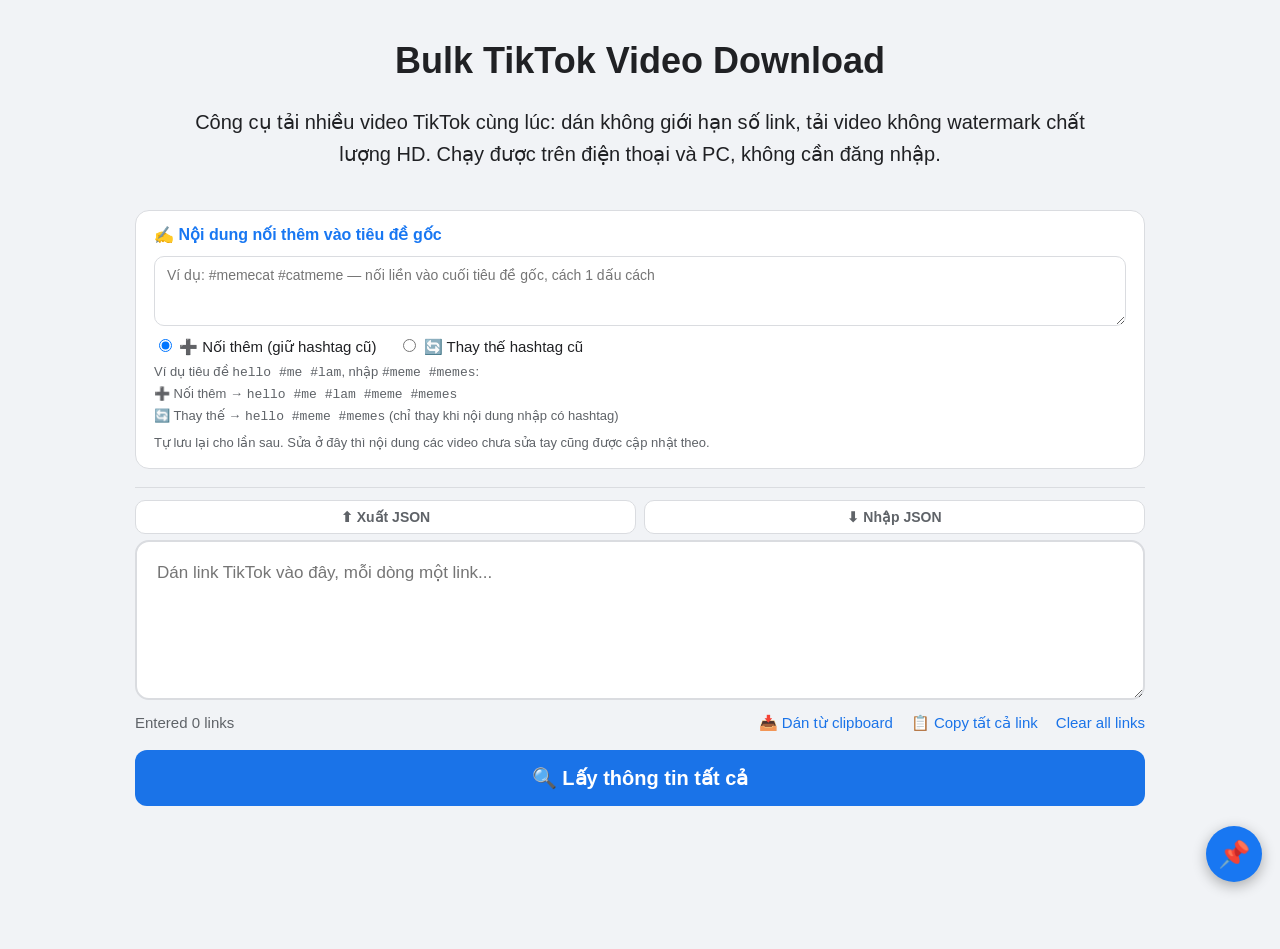
==== public/index.html @ 9de99f02 "adđ new project" ====
<!doctype html>
<html lang="vi">
  <head>
    <meta charset="UTF-8" />
    <meta name="viewport" content="width=device-width, initial-scale=1" />
    <title>Bulk TikTok Video Download</title>
    <link rel="stylesheet" href="style.css" />
  </head>
  <body>
    <div class="wrap">
      <h1>Bulk TikTok Video Download</h1>
      <p class="desc">
        Công cụ tải nhiều video TikTok cùng lúc: dán không giới hạn số link, tải
        video không watermark chất lượng HD. Chạy được trên điện thoại và PC,
        không cần đăng nhập.
      </p>

      <div class="panel">
        <b style="font-size: 16px; color: #1877f2"
          >✍️ Nội dung nối thêm vào tiêu đề gốc</b
        >
        <textarea
          id="capSuffix"
          class="cap"
          style="height: 70px"
          placeholder="Ví dụ: #memecat #catmeme — nối liền vào cuối tiêu đề gốc, cách 1 dấu cách"
        ></textarea>
        <div
          class="row"
          style="
            display: flex;
            gap: 22px;
            flex-wrap: wrap;
            margin-top: 10px;
            font-size: 15px;
          "
        >
          <label style="cursor: pointer"
            ><input
              type="radio"
              name="capMode"
              id="capModeAppend"
              value="append"
              checked
            />
            ➕ Nối thêm (giữ hashtag cũ)</label
          >
          <label style="cursor: pointer"
            ><input
              type="radio"
              name="capMode"
              id="capModeReplace"
              value="replace"
            />
            🔄 Thay thế hashtag cũ</label
          >
        </div>
        <div class="hint" style="margin-top: 6px">
          Ví dụ tiêu đề <code>hello #me #lam</code>, nhập
          <code>#meme #memes</code>:<br />
          ➕ Nối thêm → <code>hello #me #lam #meme #memes</code><br />
          🔄 Thay thế → <code>hello #meme #memes</code> (chỉ thay khi nội dung
          nhập có hashtag)
        </div>
        <div class="hint" style="margin-top: 6px">
          Tự lưu lại cho lần sau. Sửa ở đây thì nội dung các video chưa sửa tay
          cũng được cập nhật theo.
        </div>
      </div>
      <button id="noteFab" type="button" title="Văn bản / link lưu sẵn">
        📌
      </button>

      <div id="notePanel">
        <div class="np-head">
          <b>📌 Văn bản / link lưu sẵn</b>
          <button id="noteClose" type="button" aria-label="Đóng">✕</button>
        </div>
        <div class="np-body">
          <textarea
            id="noteInput"
            class="cap"
            style="height: 70px; margin-top: 0"
            placeholder="Ví dụ: https://example.com/link-luu-san (có thể xuống dòng)"
          ></textarea>
          <div class="row" style="margin-top: 8px">
            <button class="btn-sm" id="noteSave" type="button">Lưu</button>
          </div>
          <div id="noteList"></div>
        </div>
      </div>

      <div class="bk-row">
        <button class="btn-sm ghost" id="bkExport" type="button">
          ⬆ Xuất JSON
        </button>
        <button class="btn-sm ghost" id="bkImport" type="button">
          ⬇ Nhập JSON
        </button>
        <input type="file" id="bkFile" accept=".json,application/json" hidden />
      </div>
      <div class="hint" id="bkMsg" style="margin-top: 6px"></div>

      <textarea
        id="links"
        placeholder="Dán link TikTok vào đây, mỗi dòng một link..."
      ></textarea>
      <div class="meta">
        <span id="counter">Entered 0 links</span>
        <span class="meta-acts">
          <a id="pasteClip">📥 Dán từ clipboard</a>
          <a id="copyLinks">📋 Copy tất cả link</a>
          <a id="clear">Clear all links</a>
        </span>
      </div>
      <button class="btn-main" id="go">🔍 Lấy thông tin tất cả</button>
      <div class="progress" id="progress"></div>

      <div class="grid" id="grid"></div>
    </div>

    <script src="script.js"></script>
  </body>
</html>
---- public/style.css ----
* {
  box-sizing: border-box;
}
body {
  margin: 0;
  padding: 40px 16px 80px;
  background: #f1f3f6;
  color: #202124;
  font-family: "Google Sans", Roboto, Arial, sans-serif;
}
.wrap {
  max-width: 1010px;
  margin: 0 auto;
}
h1 {
  text-align: center;
  font-size: 36px;
  margin: 0 0 24px;
}
.desc {
  text-align: center;
  font-size: 20px;
  line-height: 1.6;
  max-width: 900px;
  margin: 0 auto 40px;
}
textarea {
  width: 100%;
  max-width: 1010px;
  height: 160px;
  padding: 20px;
  border: 2px solid #dadce0;
  border-radius: 14px;
  background: #fff;
  font-size: 17px;
  font-family: inherit;
  resize: vertical;
  outline: none;
  display: block;
}
textarea:focus {
  border-color: #1a73e8;
}
.meta {
  display: flex;
  justify-content: space-between;
  margin: 14px 0 18px;
  font-size: 15px;
  color: #5f6368;
}
.meta a {
  color: #1a73e8;
  cursor: pointer;
  text-decoration: none;
}
.meta a:hover {
  text-decoration: underline;
}
.btn-main {
  width: 100%;
  padding: 16px;
  border: 0;
  border-radius: 12px;
  background: #1a73e8;
  color: #fff;
  font-size: 20px;
  font-weight: 700;
  cursor: pointer;
  font-family: inherit;
}
.btn-main:hover {
  background: #1765cc;
}
.btn-main:disabled {
  background: #9bbcf0;
  cursor: not-allowed;
}
.progress {
  margin-top: 14px;
  font-size: 15px;
  color: #5f6368;
  min-height: 22px;
}
.grid {
  display: flex;
  flex-wrap: wrap;
  gap: 24px;
  margin-top: 30px;
}
.card {
  width: 326px;
  background: #fff;
  border: 1px solid #dadce0;
  border-radius: 18px;
  overflow: hidden;
  display: flex;
  flex-direction: column;
}
.thumb {
  background: #f1f3f6;
  height: 578px;
  display: flex;
  align-items: center;
  justify-content: center;
}
.thumb video,
.thumb img {
  width: 227px;
  height: 404px;
  object-fit: contain;
  background: #000;
  border-radius: 14px;
}
.info {
  padding: 16px 16px 16px;
  text-align: center;
}
.title {
  font-weight: 700;
  font-size: 17px;
  line-height: 1.4;
  margin-bottom: 14px;
  word-break: break-word;
}
.copy {
  display: inline-flex;
  align-items: center;
  gap: 6px;
  padding: 6px 14px;
  margin: -4px 0 12px;
  border: 1px solid #dadce0;
  border-radius: 999px;
  background: #fff;
  color: #1a73e8;
  font-size: 14px;
  font-weight: 600;
  cursor: pointer;
  font-family: inherit;
}
.copy:hover {
  background: #e8f0fe;
  border-color: #1a73e8;
}
.copy.ok {
  color: #188038;
  border-color: #188038;
  background: #e6f4ea;
}
.dl {
  display: flex;
  align-items: center;
  justify-content: center;
  gap: 8px;
  width: 100%;
  padding: 11px;
  margin-top: 10px;
  border: 0;
  border-radius: 10px;
  background: #43b72b;
  color: #fff;
  font-size: 17px;
  font-weight: 700;
  cursor: pointer;
  text-decoration: none;
  font-family: inherit;
}
.dl:hover {
  background: #3aa324;
}
.panel {
  background: #fff;
  border: 1px solid #dadce0;
  border-radius: 14px;
  padding: 14px 18px;
  margin: 0 0 18px;
}
.panel .row {
  display: flex;
  gap: 10px;
  flex-wrap: wrap;
  margin-top: 12px;
}
.panel input {
  flex: 1 1 240px;
  padding: 10px 12px;
  border: 1px solid #dadce0;
  border-radius: 10px;
  font-size: 15px;
  font-family: inherit;
  outline: none;
}
.panel input:focus {
  border-color: #1877f2;
}
.panel .hint {
  font-size: 13px;
  color: #5f6368;
  line-height: 1.6;
  margin-top: 10px;
}
.panel .hint a {
  color: #1a73e8;
}
.btn-sm {
  padding: 10px 16px;
  border: 0;
  border-radius: 10px;
  background: #1877f2;
  color: #fff;
  font-size: 15px;
  font-weight: 700;
  cursor: pointer;
  font-family: inherit;
}
.btn-sm.ghost {
  background: #fff;
  color: #5f6368;
  border: 1px solid #dadce0;
}
.cap {
  width: 100%;
  height: 90px;
  padding: 10px 12px;
  margin-top: 12px;
  border: 1px solid #dadce0;
  border-radius: 10px;
  font-size: 14px;
  font-family: inherit;
  resize: vertical;
  outline: none;
  display: block;
}
.cap:focus {
  border-color: #1877f2;
}
.err {
  border-color: #f28b82;
}
.err .msg {
  color: #d93025;
  padding: 30px 16px;
  text-align: center;
  word-break: break-all;
  white-space: pre-line;
}
.copy + .copy {
  margin-top: 10px;
  margin-left: 6px;
}
#noteFab {
  position: fixed;
  right: 18px;
  bottom: 18px;
  width: 56px;
  height: 56px;
  border: 0;
  border-radius: 50%;
  background: #1877f2;
  color: #fff;
  font-size: 26px;
  cursor: pointer;
  box-shadow: 0 4px 14px rgba(0, 0, 0, 0.3);
  z-index: 1000;
}
#noteFab:hover {
  background: #166fe5;
}
#notePanel {
  display: none;
  position: fixed;
  right: 18px;
  bottom: 86px;
  width: 360px;
  max-width: calc(100vw - 36px);
  max-height: 70vh;
  background: #fff;
  border: 1px solid #dadce0;
  border-radius: 16px;
  box-shadow: 0 8px 30px rgba(0, 0, 0, 0.28);
  z-index: 1000;
  flex-direction: column;
  overflow: hidden;
}
#notePanel.open {
  display: flex;
}
.np-head {
  display: flex;
  justify-content: space-between;
  align-items: center;
  padding: 12px 16px;
  background: #e8f0fe;
  color: #1877f2;
  font-size: 15px;
}
.np-head button {
  border: 0;
  background: none;
  font-size: 18px;
  cursor: pointer;
  color: #5f6368;
}
.np-body {
  padding: 12px 16px 16px;
  overflow-y: auto; /* danh sách dài thì cuộn trong bảng */
}
.note-item {
  display: flex;
  gap: 10px;
  align-items: flex-start;
  border: 1px solid #dadce0;
  border-radius: 10px;
  padding: 10px 12px;
  margin-top: 10px;
  background: #f8f9fa;
}
.note-item .txt {
  flex: 1;
  white-space: pre-wrap;
  word-break: break-all;
  font-size: 14px;
  line-height: 1.5;
}
.note-item .acts {
  display: flex;
  flex-direction: column;
  gap: 6px;
  flex-shrink: 0;
}
.note-item .acts button {
  margin: 0 !important;
}
.note-del {
  padding: 6px 12px;
  border: 1px solid #dadce0;
  border-radius: 999px;
  background: #fff;
  color: #d93025;
  font-size: 14px;
  font-weight: 600;
  cursor: pointer;
  font-family: inherit;
}
.note-del:hover {
  background: #fce8e6;
  border-color: #d93025;
}
/* Tablet */
@media (max-width: 760px) {
  .grid {
    gap: 16px;
  }
  .card {
    width: calc(50% - 8px);
  }
  .thumb {
    height: auto;
    padding: 16px 0;
  }
  .thumb video,
  .thumb img {
    width: 86%;
    height: auto;
    aspect-ratio: 9 / 16;
  }
}
/* Điện thoại */
@media (max-width: 520px) {
  body {
    padding: 24px 12px 60px;
  }
  h1 {
    font-size: 26px;
    margin-bottom: 16px;
  }
  .desc {
    font-size: 15px;
    margin-bottom: 24px;
  }
  textarea {
    height: 130px;
    padding: 14px;
    font-size: 15px;
    border-radius: 12px;
  }
  .meta {
    font-size: 13px;
  }
  .btn-main {
    font-size: 17px;
    padding: 14px;
  }
  .grid {
    gap: 14px;
    justify-content: center;
  }
  .card {
    width: 100%;
    max-width: 360px;
  }
  .thumb video,
  .thumb img {
    width: 70%;
  }
  .title {
    font-size: 15px;
  }
  .dl {
    font-size: 16px;
  }
}
.bk-row {
  display: flex;
  gap: 8px;
  margin-top: 14px;
  padding-top: 12px;
  border-top: 1px solid #dadce0;
}
.bk-row .btn-sm {
  flex: 1;
  padding: 8px 10px;
  font-size: 14px;
}
.meta-acts {
  display: flex;
  gap: 18px;
  flex-wrap: wrap;
  justify-content: flex-end;
}

/* Nút tải: trạng thái đang tải / lỗi */
.dl .ic {
  display: inline-flex;
  align-items: center;
  justify-content: center;
  min-width: 18px;
}
.dl.loading {
  opacity: 0.6;
  cursor: progress;
  pointer-events: none;
}
.dl.loading .ic::before {
  content: "";
  display: block;
  width: 16px;
  height: 16px;
  border: 2px solid rgba(255, 255, 255, 0.45);
  border-top-color: #fff;
  border-radius: 50%;
  animation: dl-spin 0.8s linear infinite;
}
.dl.bad {
  background: #d93025;
}
@keyframes dl-spin {
  to {
    transform: rotate(360deg);
  }
}
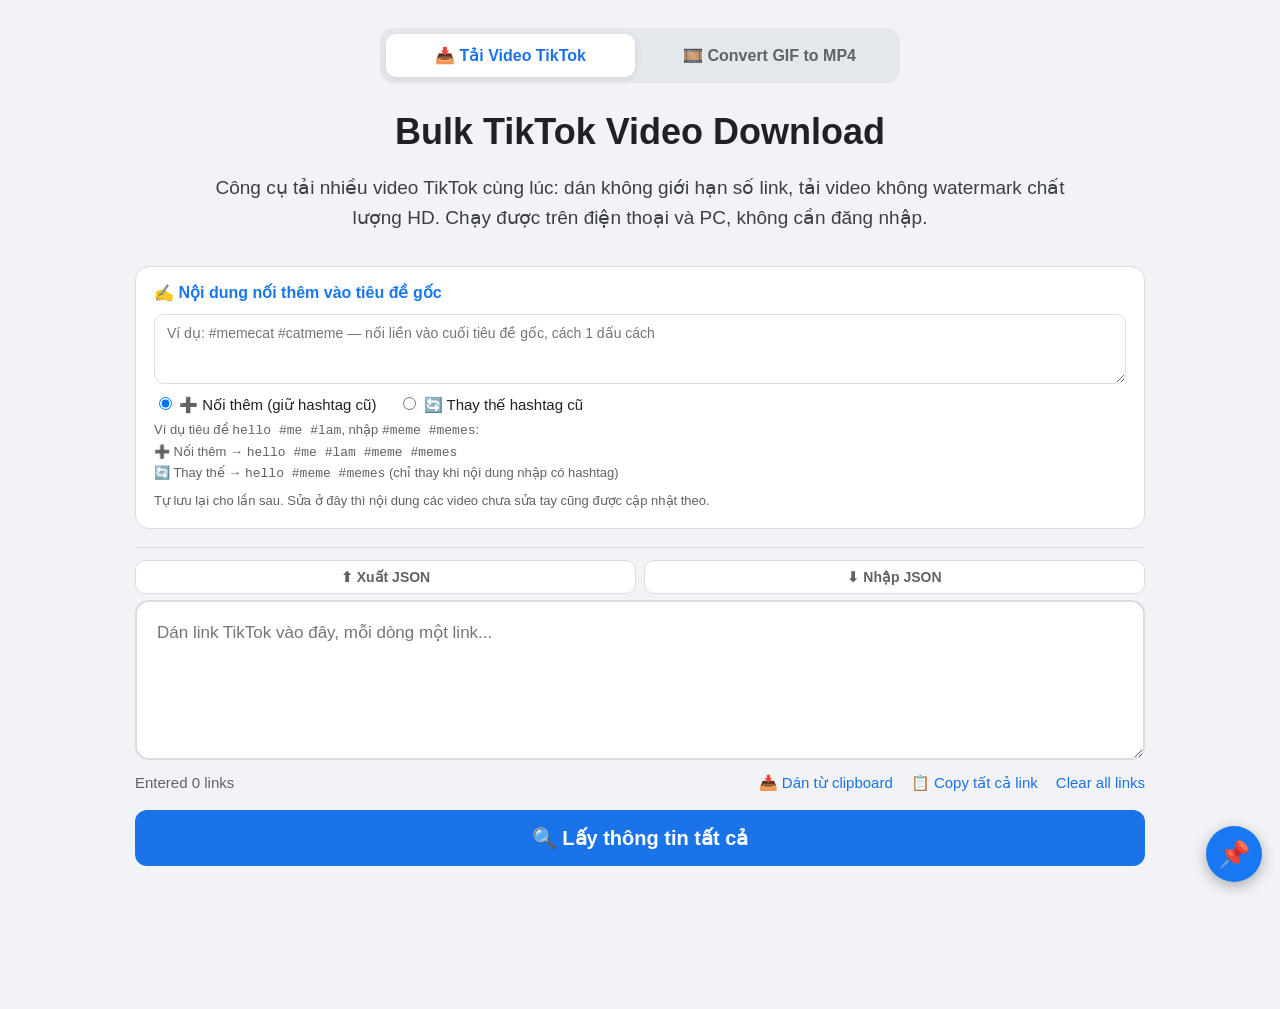
==== commit bcf03d3f: "tab 2 gif to mp4" ====
--- a/public/index.html
+++ b/public/index.html
@@ -3,70 +3,343 @@
   <head>
     <meta charset="UTF-8" />
     <meta name="viewport" content="width=device-width, initial-scale=1" />
-    <title>Bulk TikTok Video Download</title>
-    <link rel="stylesheet" href="style.css" />
+    <title>Bulk TikTok Downloader & GIF to MP4</title>
+    <link rel="stylesheet" href="styles.css" />
   </head>
   <body>
     <div class="wrap">
-      <h1>Bulk TikTok Video Download</h1>
-      <p class="desc">
-        Công cụ tải nhiều video TikTok cùng lúc: dán không giới hạn số link, tải
-        video không watermark chất lượng HD. Chạy được trên điện thoại và PC,
-        không cần đăng nhập.
-      </p>
-
-      <div class="panel">
-        <b style="font-size: 16px; color: #1877f2"
-          >✍️ Nội dung nối thêm vào tiêu đề gốc</b
+      <nav class="tabs" role="tablist">
+        <button
+          class="tab-btn active"
+          id="tabBtnTikTok"
+          type="button"
+          role="tab"
+          aria-selected="true"
         >
+          📥 Tải Video TikTok
+        </button>
+        <button
+          class="tab-btn"
+          id="tabBtnGif"
+          type="button"
+          role="tab"
+          aria-selected="false"
+        >
+          🎞️ Convert GIF to MP4
+        </button>
+      </nav>
+
+      <!-- ================= TAB 1: TIKTOK DOWNLOADER ================= -->
+      <section id="tabTikTok" class="tab-pane active">
+        <h1>Bulk TikTok Video Download</h1>
+        <p class="desc">
+          Công cụ tải nhiều video TikTok cùng lúc: dán không giới hạn số link,
+          tải video không watermark chất lượng HD. Chạy được trên điện thoại và
+          PC, không cần đăng nhập.
+        </p>
+
+        <div class="panel">
+          <b style="font-size: 16px; color: #1877f2"
+            >✍️ Nội dung nối thêm vào tiêu đề gốc</b
+          >
+          <textarea
+            id="capSuffix"
+            class="cap"
+            style="height: 70px"
+            placeholder="Ví dụ: #memecat #catmeme — nối liền vào cuối tiêu đề gốc, cách 1 dấu cách"
+          ></textarea>
+          <div
+            class="row"
+            style="
+              display: flex;
+              gap: 22px;
+              flex-wrap: wrap;
+              margin-top: 10px;
+              font-size: 15px;
+            "
+          >
+            <label style="cursor: pointer"
+              ><input
+                type="radio"
+                name="capMode"
+                id="capModeAppend"
+                value="append"
+                checked
+              />
+              ➕ Nối thêm (giữ hashtag cũ)</label
+            >
+            <label style="cursor: pointer"
+              ><input
+                type="radio"
+                name="capMode"
+                id="capModeReplace"
+                value="replace"
+              />
+              🔄 Thay thế hashtag cũ</label
+            >
+          </div>
+          <div class="hint" style="margin-top: 6px">
+            Ví dụ tiêu đề <code>hello #me #lam</code>, nhập
+            <code>#meme #memes</code>:<br />
+            ➕ Nối thêm → <code>hello #me #lam #meme #memes</code><br />
+            🔄 Thay thế → <code>hello #meme #memes</code> (chỉ thay khi nội dung
+            nhập có hashtag)
+          </div>
+          <div class="hint" style="margin-top: 6px">
+            Tự lưu lại cho lần sau. Sửa ở đây thì nội dung các video chưa sửa
+            tay cũng được cập nhật theo.
+          </div>
+        </div>
+
+        <div class="bk-row">
+          <button class="btn-sm ghost" id="bkExport" type="button">
+            ⬆ Xuất JSON
+          </button>
+          <button class="btn-sm ghost" id="bkImport" type="button">
+            ⬇ Nhập JSON
+          </button>
+          <input
+            type="file"
+            id="bkFile"
+            accept=".json,application/json"
+            hidden
+          />
+        </div>
+        <div class="hint" id="bkMsg" style="margin-top: 6px"></div>
+
         <textarea
-          id="capSuffix"
-          class="cap"
-          style="height: 70px"
-          placeholder="Ví dụ: #memecat #catmeme — nối liền vào cuối tiêu đề gốc, cách 1 dấu cách"
+          id="links"
+          placeholder="Dán link TikTok vào đây, mỗi dòng một link..."
         ></textarea>
-        <div
-          class="row"
-          style="
-            display: flex;
-            gap: 22px;
-            flex-wrap: wrap;
-            margin-top: 10px;
-            font-size: 15px;
-          "
-        >
-          <label style="cursor: pointer"
-            ><input
-              type="radio"
-              name="capMode"
-              id="capModeAppend"
-              value="append"
-              checked
-            />
-            ➕ Nối thêm (giữ hashtag cũ)</label
-          >
-          <label style="cursor: pointer"
-            ><input
-              type="radio"
-              name="capMode"
-              id="capModeReplace"
-              value="replace"
-            />
-            🔄 Thay thế hashtag cũ</label
-          >
-        </div>
-        <div class="hint" style="margin-top: 6px">
-          Ví dụ tiêu đề <code>hello #me #lam</code>, nhập
-          <code>#meme #memes</code>:<br />
-          ➕ Nối thêm → <code>hello #me #lam #meme #memes</code><br />
-          🔄 Thay thế → <code>hello #meme #memes</code> (chỉ thay khi nội dung
-          nhập có hashtag)
-        </div>
-        <div class="hint" style="margin-top: 6px">
-          Tự lưu lại cho lần sau. Sửa ở đây thì nội dung các video chưa sửa tay
-          cũng được cập nhật theo.
-        </div>
-      </div>
+        <div class="meta">
+          <span id="counter">Entered 0 links</span>
+          <span class="meta-acts">
+            <a id="pasteClip">📥 Dán từ clipboard</a>
+            <a id="copyLinks">📋 Copy tất cả link</a>
+            <a id="clear">Clear all links</a>
+          </span>
+        </div>
+        <button class="btn-main" id="go">🔍 Lấy thông tin tất cả</button>
+        <div class="progress" id="progress"></div>
+
+        <div class="grid" id="grid"></div>
+      </section>
+
+      <!-- ================= TAB 2: GIF TO MP4 ================= -->
+      <section id="tabGif" class="tab-pane" hidden>
+        <h1>Convert GIF to MP4 (Chroma Key)</h1>
+        <p class="desc">
+          Chuyển ảnh động GIF từ máy tính hoặc link trực tiếp sang video MP4
+          chuẩn HD, tự động chọn màu nền không trùng nhân vật để tách nền Chroma
+          Key trên TikTok cực sạch.
+        </p>
+
+        <!-- Nguồn GIF -->
+        <div class="panel">
+          <b style="font-size: 16px; color: #1877f2">1. Chọn nguồn ảnh GIF</b>
+          <div class="gif-source-grid">
+            <label class="dropzone" id="gifDropzone" for="gifFile">
+              <input type="file" id="gifFile" accept="image/gif,.gif" hidden />
+              <span class="dz-icon">📁</span>
+              <span class="dz-title" id="gifFileName"
+                >Bấm chọn file .GIF hoặc kéo thả vào đây</span
+              >
+              <span class="dz-sub">Tối đa 20MB</span>
+            </label>
+
+            <div class="gif-url-box">
+              <label for="gifUrl" class="lbl-sm">Hoặc dán link ảnh GIF:</label>
+              <div class="row" style="margin-top: 6px">
+                <input
+                  type="url"
+                  id="gifUrl"
+                  placeholder="https://i.pinimg.com/originals/.../image.gif"
+                />
+                <button class="btn-sm" id="gifLoadUrl" type="button">
+                  Tải GIF
+                </button>
+              </div>
+              <div class="hint" style="margin-top: 8px">
+                Khi tải từ file hoặc link, hệ thống sẽ tự đo thời lượng 1 vòng
+                và quét màu nhân vật để đề xuất màu nền không trùng.
+              </div>
+            </div>
+          </div>
+          <div class="progress" id="gifStatus" style="margin-top: 8px"></div>
+        </div>
+
+        <!-- Xem trước & Cấu hình -->
+        <div class="gif-workspace" id="gifWorkspace">
+          <!-- Cột trái: Preview -->
+          <div class="panel gif-preview-card">
+            <b style="font-size: 16px; color: #1877f2">Xem trước nền Chroma</b>
+            <div class="gif-stage" id="gifStage">
+              <img id="gifPreviewImg" alt="GIF Preview" hidden />
+              <div id="gifPlaceholder" class="gif-placeholder">
+                Chưa có GIF nào được tải
+              </div>
+            </div>
+            <div class="gif-meta-bar" id="gifMetaInfo">
+              Kích thước: — | Thời lượng 1 vòng: —
+            </div>
+            <div class="palette-wrap" id="gifPaletteWrap" hidden>
+              <div class="hint" style="margin: 0 0 6px">
+                Màu phát hiện trong ảnh GIF (hệ thống sẽ tránh các màu này):
+              </div>
+              <div class="palette-dots" id="gifPaletteDots"></div>
+            </div>
+          </div>
+
+          <!-- Cột phải: Màu Chroma Key & Loop / Giây -->
+          <div class="panel gif-controls-card">
+            <b style="font-size: 16px; color: #1877f2">2. Màu nền Chroma Key</b>
+            <div class="color-picker-row">
+              <input type="color" id="gifBgColor" value="#00FF00" />
+              <input
+                type="text"
+                id="gifBgHex"
+                value="#00FF00"
+                maxlength="7"
+                spellcheck="false"
+              />
+              <button class="btn-sm" id="gifAutoColor" type="button">
+                ✨ Tự chọn màu không trùng
+              </button>
+            </div>
+            <div class="hint" id="gifColorReason" style="margin-top: 6px">
+              Tải GIF lên để tự động chọn màu tương phản nhất với nhân vật.
+            </div>
+
+            <!-- Tùy chọn chế độ fill nền Chroma Key -->
+            <div class="sub-box">
+              <div class="lbl-sm">Chế độ đổ màu nền Chroma Key:</div>
+              <label class="radio-line">
+                <input
+                  type="radio"
+                  name="gifBgMode"
+                  value="transparent_only"
+                  checked
+                />
+                <span>
+                  <b>Chỉ đổ vào vùng trong suốt</b> (khuyên dùng cho GIF nền
+                  trong suốt, giữ nguyên 100% chi tiết bên trong nhân vật)
+                </span>
+              </label>
+              <label class="radio-line">
+                <input type="radio" name="gifBgMode" value="force_chroma" />
+                <span>
+                  <b>Ép thay màu nền gốc sang màu Chroma</b> (dùng khi GIF có
+                  nền đặc như nền trắng/đen quanh nhân vật)
+                </span>
+              </label>
+
+              <div id="forceChromaOpts" class="force-opts" hidden>
+                <div class="force-row">
+                  <span>Màu nền gốc cần thay:</span>
+                  <input type="color" id="gifKeySrcColor" value="#FFFFFF" />
+                  <button
+                    class="btn-sm ghost"
+                    id="gifPickCornerColor"
+                    type="button"
+                    style="padding: 6px 10px; font-size: 13px"
+                  >
+                    🎯 Lấy màu góc ảnh
+                  </button>
+                </div>
+                <div class="force-row" style="margin-top: 8px">
+                  <span>Độ mở vùng màu (Similarity):</span>
+                  <input
+                    type="range"
+                    id="gifKeySim"
+                    min="0.03"
+                    max="0.35"
+                    step="0.01"
+                    value="0.12"
+                  />
+                  <span id="gifKeySimVal">0.12</span>
+                </div>
+              </div>
+            </div>
+
+            <hr class="sep" />
+
+            <b style="font-size: 16px; color: #1877f2"
+              >3. Số lần lặp (Loop) & Thời lượng (Giây)</b
+            >
+            <div class="loop-sec-grid">
+              <div class="field-box">
+                <label for="gifLoops" class="lbl-sm"
+                  >Number of loop (vòng)</label
+                >
+                <input
+                  type="number"
+                  id="gifLoops"
+                  min="1"
+                  max="60"
+                  step="1"
+                  value="1"
+                />
+              </div>
+              <div class="sync-arrow">⇄</div>
+              <div class="field-box">
+                <label for="gifSeconds" class="lbl-sm">Thời lượng (giây)</label>
+                <input
+                  type="number"
+                  id="gifSeconds"
+                  min="0.2"
+                  max="180"
+                  step="0.1"
+                  value="1.0"
+                />
+              </div>
+            </div>
+            <div class="quick-sec-row">
+              <span class="hint" style="margin: 0">Chọn nhanh:</span>
+              <button type="button" class="chip-btn" data-sec="3">3s</button>
+              <button type="button" class="chip-btn" data-sec="5">5s</button>
+              <button type="button" class="chip-btn" data-sec="10">10s</button>
+              <button type="button" class="chip-btn" data-sec="15">15s</button>
+            </div>
+            <div class="hint" id="gifSyncHint" style="margin-top: 6px">
+              Nhập số giây sẽ tự tính số vòng lặp tương ứng (và ngược lại).
+            </div>
+
+            <button
+              class="btn-main"
+              id="gifConvertBtn"
+              type="button"
+              style="margin-top: 16px"
+            >
+              🎬 Chuyển sang MP4 & Tải về
+            </button>
+            <div class="progress" id="gifConvertStatus"></div>
+
+            <div id="gifResultBox" class="gif-result-box" hidden>
+              <video
+                id="gifResultVideo"
+                controls
+                loop
+                playsinline
+                style="
+                  width: 100%;
+                  max-height: 280px;
+                  border-radius: 10px;
+                  background: #000;
+                "
+              ></video>
+              <a
+                id="gifDownloadLink"
+                class="dl"
+                style="margin-top: 10px"
+                download="chroma.mp4"
+                >⬇️ Tải lại file MP4</a
+              >
+            </div>
+          </div>
+        </div>
+      </section>
+
+      <!-- Nút & bảng ghi chú nổi (dùng chung) -->
       <button id="noteFab" type="button" title="Văn bản / link lưu sẵn">
         📌
       </button>
@@ -89,34 +362,6 @@
           <div id="noteList"></div>
         </div>
       </div>
-
-      <div class="bk-row">
-        <button class="btn-sm ghost" id="bkExport" type="button">
-          ⬆ Xuất JSON
-        </button>
-        <button class="btn-sm ghost" id="bkImport" type="button">
-          ⬇ Nhập JSON
-        </button>
-        <input type="file" id="bkFile" accept=".json,application/json" hidden />
-      </div>
-      <div class="hint" id="bkMsg" style="margin-top: 6px"></div>
-
-      <textarea
-        id="links"
-        placeholder="Dán link TikTok vào đây, mỗi dòng một link..."
-      ></textarea>
-      <div class="meta">
-        <span id="counter">Entered 0 links</span>
-        <span class="meta-acts">
-          <a id="pasteClip">📥 Dán từ clipboard</a>
-          <a id="copyLinks">📋 Copy tất cả link</a>
-          <a id="clear">Clear all links</a>
-        </span>
-      </div>
-      <button class="btn-main" id="go">🔍 Lấy thông tin tất cả</button>
-      <div class="progress" id="progress"></div>
-
-      <div class="grid" id="grid"></div>
     </div>
 
     <script src="script.js"></script>
--- a/public/styles.css
+++ b/public/styles.css
@@ -0,0 +1,737 @@
+* {
+  box-sizing: border-box;
+}
+body {
+  margin: 0;
+  padding: 28px 16px 80px;
+  background: #f1f3f6;
+  color: #202124;
+  font-family: "Google Sans", Roboto, Arial, sans-serif;
+}
+.wrap {
+  max-width: 1010px;
+  margin: 0 auto;
+}
+
+/* Thanh chuyển Tab */
+.tabs {
+  display: flex;
+  gap: 10px;
+  justify-content: center;
+  margin-bottom: 28px;
+  background: #e4e7ec;
+  padding: 6px;
+  border-radius: 14px;
+  max-width: 520px;
+  margin-left: auto;
+  margin-right: auto;
+}
+.tab-btn {
+  flex: 1;
+  padding: 12px 16px;
+  border: 0;
+  border-radius: 10px;
+  background: transparent;
+  color: #5f6368;
+  font-size: 16px;
+  font-weight: 700;
+  cursor: pointer;
+  font-family: inherit;
+  transition: all 0.15s ease;
+}
+.tab-btn:hover {
+  color: #202124;
+}
+.tab-btn.active {
+  background: #fff;
+  color: #1a73e8;
+  box-shadow: 0 2px 8px rgba(0, 0, 0, 0.08);
+}
+
+h1 {
+  text-align: center;
+  font-size: 36px;
+  margin: 0 0 20px;
+}
+.desc {
+  text-align: center;
+  font-size: 19px;
+  line-height: 1.6;
+  max-width: 900px;
+  margin: 0 auto 32px;
+  color: #3c4043;
+}
+textarea {
+  width: 100%;
+  max-width: 1010px;
+  height: 160px;
+  padding: 20px;
+  border: 2px solid #dadce0;
+  border-radius: 14px;
+  background: #fff;
+  font-size: 17px;
+  font-family: inherit;
+  resize: vertical;
+  outline: none;
+  display: block;
+}
+textarea:focus {
+  border-color: #1a73e8;
+}
+.meta {
+  display: flex;
+  justify-content: space-between;
+  margin: 14px 0 18px;
+  font-size: 15px;
+  color: #5f6368;
+}
+.meta a {
+  color: #1a73e8;
+  cursor: pointer;
+  text-decoration: none;
+}
+.meta a:hover {
+  text-decoration: underline;
+}
+.btn-main {
+  width: 100%;
+  padding: 16px;
+  border: 0;
+  border-radius: 12px;
+  background: #1a73e8;
+  color: #fff;
+  font-size: 20px;
+  font-weight: 700;
+  cursor: pointer;
+  font-family: inherit;
+}
+.btn-main:hover {
+  background: #1765cc;
+}
+.btn-main:disabled {
+  background: #9bbcf0;
+  cursor: not-allowed;
+}
+.progress {
+  margin-top: 14px;
+  font-size: 15px;
+  color: #5f6368;
+  min-height: 22px;
+}
+.grid {
+  display: flex;
+  flex-wrap: wrap;
+  gap: 24px;
+  margin-top: 30px;
+}
+.card {
+  width: 326px;
+  background: #fff;
+  border: 1px solid #dadce0;
+  border-radius: 18px;
+  overflow: hidden;
+  display: flex;
+  flex-direction: column;
+}
+.thumb {
+  background: #f1f3f6;
+  height: 578px;
+  display: flex;
+  align-items: center;
+  justify-content: center;
+}
+.thumb video,
+.thumb img {
+  width: 227px;
+  height: 404px;
+  object-fit: contain;
+  background: #000;
+  border-radius: 14px;
+}
+.info {
+  padding: 16px;
+  text-align: center;
+}
+.title {
+  font-weight: 700;
+  font-size: 17px;
+  line-height: 1.4;
+  margin-bottom: 14px;
+  word-break: break-word;
+}
+.copy {
+  display: inline-flex;
+  align-items: center;
+  gap: 6px;
+  padding: 6px 14px;
+  margin: -4px 0 12px;
+  border: 1px solid #dadce0;
+  border-radius: 999px;
+  background: #fff;
+  color: #1a73e8;
+  font-size: 14px;
+  font-weight: 600;
+  cursor: pointer;
+  font-family: inherit;
+}
+.copy:hover {
+  background: #e8f0fe;
+  border-color: #1a73e8;
+}
+.copy.ok {
+  color: #188038;
+  border-color: #188038;
+  background: #e6f4ea;
+}
+.dl {
+  display: flex;
+  align-items: center;
+  justify-content: center;
+  gap: 8px;
+  width: 100%;
+  padding: 11px;
+  margin-top: 10px;
+  border: 0;
+  border-radius: 10px;
+  background: #43b72b;
+  color: #fff;
+  font-size: 17px;
+  font-weight: 700;
+  cursor: pointer;
+  text-decoration: none;
+  font-family: inherit;
+}
+.dl:hover {
+  background: #3aa324;
+}
+.panel {
+  background: #fff;
+  border: 1px solid #dadce0;
+  border-radius: 14px;
+  padding: 16px 18px;
+  margin: 0 0 18px;
+}
+.panel .row {
+  display: flex;
+  gap: 10px;
+  flex-wrap: wrap;
+  margin-top: 12px;
+}
+.panel input[type="text"],
+.panel input[type="url"],
+.panel input[type="number"] {
+  flex: 1 1 200px;
+  padding: 10px 12px;
+  border: 1px solid #dadce0;
+  border-radius: 10px;
+  font-size: 15px;
+  font-family: inherit;
+  outline: none;
+}
+.panel input:focus {
+  border-color: #1877f2;
+}
+.panel .hint {
+  font-size: 13px;
+  color: #5f6368;
+  line-height: 1.6;
+  margin-top: 10px;
+}
+.panel .hint a {
+  color: #1a73e8;
+}
+.btn-sm {
+  padding: 10px 16px;
+  border: 0;
+  border-radius: 10px;
+  background: #1877f2;
+  color: #fff;
+  font-size: 15px;
+  font-weight: 700;
+  cursor: pointer;
+  font-family: inherit;
+}
+.btn-sm:hover {
+  background: #166fe5;
+}
+.btn-sm:disabled {
+  background: #9bbcf0;
+  cursor: not-allowed;
+}
+.btn-sm.ghost {
+  background: #fff;
+  color: #5f6368;
+  border: 1px solid #dadce0;
+}
+.cap {
+  width: 100%;
+  height: 90px;
+  padding: 10px 12px;
+  margin-top: 12px;
+  border: 1px solid #dadce0;
+  border-radius: 10px;
+  font-size: 14px;
+  font-family: inherit;
+  resize: vertical;
+  outline: none;
+  display: block;
+}
+.cap:focus {
+  border-color: #1877f2;
+}
+.err {
+  border-color: #f28b82;
+}
+.err .msg {
+  color: #d93025;
+  padding: 30px 16px;
+  text-align: center;
+  word-break: break-all;
+  white-space: pre-line;
+}
+.copy + .copy {
+  margin-top: 10px;
+  margin-left: 6px;
+}
+
+/* ================= GIF TO MP4 STYLES ================= */
+.gif-source-grid {
+  display: grid;
+  grid-template-columns: 1fr 1.2fr;
+  gap: 16px;
+  margin-top: 12px;
+}
+.dropzone {
+  border: 2px dashed #9bbcf0;
+  border-radius: 12px;
+  background: #f8fbff;
+  padding: 18px 14px;
+  display: flex;
+  flex-direction: column;
+  align-items: center;
+  justify-content: center;
+  text-align: center;
+  cursor: pointer;
+  transition: all 0.15s ease;
+}
+.dropzone:hover,
+.dropzone.dragover {
+  border-color: #1a73e8;
+  background: #e8f0fe;
+}
+.dz-icon {
+  font-size: 28px;
+  margin-bottom: 6px;
+}
+.dz-title {
+  font-size: 14px;
+  font-weight: 700;
+  color: #1a73e8;
+  word-break: break-word;
+}
+.dz-sub {
+  font-size: 12px;
+  color: #5f6368;
+  margin-top: 4px;
+}
+.lbl-sm {
+  font-size: 14px;
+  font-weight: 600;
+  color: #3c4043;
+  display: block;
+}
+.gif-workspace {
+  display: grid;
+  grid-template-columns: 1fr 1.15fr;
+  gap: 18px;
+  align-items: start;
+}
+.gif-stage {
+  margin-top: 12px;
+  width: 100%;
+  min-height: 290px;
+  max-height: 380px;
+  border-radius: 12px;
+  border: 1px solid #dadce0;
+  background-color: #00ff00;
+  display: flex;
+  align-items: center;
+  justify-content: center;
+  overflow: hidden;
+  padding: 12px;
+  transition: background-color 0.2s ease;
+}
+.gif-stage img {
+  max-width: 100%;
+  max-height: 350px;
+  object-fit: contain;
+}
+.gif-placeholder {
+  background: rgba(255, 255, 255, 0.88);
+  padding: 12px 18px;
+  border-radius: 10px;
+  font-size: 14px;
+  color: #5f6368;
+  font-weight: 600;
+}
+.gif-meta-bar {
+  margin-top: 10px;
+  font-size: 13px;
+  color: #5f6368;
+  text-align: center;
+}
+.palette-wrap {
+  margin-top: 12px;
+  padding-top: 10px;
+  border-top: 1px solid #eceff1;
+}
+.palette-dots {
+  display: flex;
+  flex-wrap: wrap;
+  gap: 6px;
+}
+.color-dot {
+  width: 22px;
+  height: 22px;
+  border-radius: 50%;
+  border: 1px solid rgba(0, 0, 0, 0.2);
+  display: inline-block;
+}
+.color-picker-row {
+  display: flex;
+  gap: 10px;
+  align-items: center;
+  flex-wrap: wrap;
+  margin-top: 10px;
+}
+.color-picker-row input[type="color"] {
+  width: 48px;
+  height: 42px;
+  padding: 2px;
+  border: 1px solid #dadce0;
+  border-radius: 10px;
+  background: #fff;
+  cursor: pointer;
+}
+.color-picker-row input[type="text"] {
+  flex: 0 0 110px !important;
+  font-family: monospace;
+  font-weight: 700;
+  text-transform: uppercase;
+}
+.sub-box {
+  margin-top: 12px;
+  padding: 12px;
+  border-radius: 10px;
+  background: #f8f9fa;
+  border: 1px solid #e4e7ec;
+}
+.radio-line {
+  display: flex;
+  gap: 8px;
+  align-items: flex-start;
+  margin-top: 8px;
+  font-size: 13.5px;
+  line-height: 1.45;
+  cursor: pointer;
+  color: #3c4043;
+}
+.radio-line input[type="radio"] {
+  margin-top: 3px;
+}
+.force-opts {
+  margin-top: 10px;
+  padding-top: 10px;
+  border-top: 1px dashed #dadce0;
+  font-size: 13.5px;
+}
+.force-row {
+  display: flex;
+  align-items: center;
+  gap: 8px;
+  flex-wrap: wrap;
+}
+.force-row input[type="color"] {
+  width: 36px;
+  height: 32px;
+  border: 1px solid #dadce0;
+  border-radius: 6px;
+  padding: 1px;
+  cursor: pointer;
+}
+.sep {
+  border: 0;
+  border-top: 1px solid #e4e7ec;
+  margin: 16px 0;
+}
+.loop-sec-grid {
+  display: flex;
+  align-items: flex-end;
+  gap: 10px;
+  margin-top: 10px;
+}
+.field-box {
+  flex: 1;
+}
+.field-box input {
+  width: 100%;
+  margin-top: 6px;
+  font-weight: 700;
+  font-size: 16px !important;
+}
+.sync-arrow {
+  padding-bottom: 10px;
+  font-size: 20px;
+  color: #5f6368;
+  font-weight: 700;
+}
+.quick-sec-row {
+  display: flex;
+  align-items: center;
+  gap: 8px;
+  flex-wrap: wrap;
+  margin-top: 10px;
+}
+.chip-btn {
+  padding: 5px 12px;
+  border: 1px solid #dadce0;
+  border-radius: 999px;
+  background: #fff;
+  color: #1a73e8;
+  font-size: 13px;
+  font-weight: 600;
+  cursor: pointer;
+  font-family: inherit;
+}
+.chip-btn:hover {
+  background: #e8f0fe;
+  border-color: #1a73e8;
+}
+.gif-result-box {
+  margin-top: 14px;
+  padding-top: 14px;
+  border-top: 1px solid #dadce0;
+}
+
+/* ================= GHI CHÚ NỔI & BACKUP ================= */
+#noteFab {
+  position: fixed;
+  right: 18px;
+  bottom: 18px;
+  width: 56px;
+  height: 56px;
+  border: 0;
+  border-radius: 50%;
+  background: #1877f2;
+  color: #fff;
+  font-size: 26px;
+  cursor: pointer;
+  box-shadow: 0 4px 14px rgba(0, 0, 0, 0.3);
+  z-index: 1000;
+}
+#noteFab:hover {
+  background: #166fe5;
+}
+#notePanel {
+  display: none;
+  position: fixed;
+  right: 18px;
+  bottom: 86px;
+  width: 360px;
+  max-width: calc(100vw - 36px);
+  max-height: 70vh;
+  background: #fff;
+  border: 1px solid #dadce0;
+  border-radius: 16px;
+  box-shadow: 0 8px 30px rgba(0, 0, 0, 0.28);
+  z-index: 1000;
+  flex-direction: column;
+  overflow: hidden;
+}
+#notePanel.open {
+  display: flex;
+}
+.np-head {
+  display: flex;
+  justify-content: space-between;
+  align-items: center;
+  padding: 12px 16px;
+  background: #e8f0fe;
+  color: #1877f2;
+  font-size: 15px;
+}
+.np-head button {
+  border: 0;
+  background: none;
+  font-size: 18px;
+  cursor: pointer;
+  color: #5f6368;
+}
+.np-body {
+  padding: 12px 16px 16px;
+  overflow-y: auto;
+}
+.note-item {
+  display: flex;
+  gap: 10px;
+  align-items: flex-start;
+  border: 1px solid #dadce0;
+  border-radius: 10px;
+  padding: 10px 12px;
+  margin-top: 10px;
+  background: #f8f9fa;
+}
+.note-item .txt {
+  flex: 1;
+  white-space: pre-wrap;
+  word-break: break-all;
+  font-size: 14px;
+  line-height: 1.5;
+}
+.note-item .acts {
+  display: flex;
+  flex-direction: column;
+  gap: 6px;
+  flex-shrink: 0;
+}
+.note-item .acts button {
+  margin: 0 !important;
+}
+.note-del {
+  padding: 6px 12px;
+  border: 1px solid #dadce0;
+  border-radius: 999px;
+  background: #fff;
+  color: #d93025;
+  font-size: 14px;
+  font-weight: 600;
+  cursor: pointer;
+  font-family: inherit;
+}
+.note-del:hover {
+  background: #fce8e6;
+  border-color: #d93025;
+}
+
+/* Tablet */
+@media (max-width: 760px) {
+  .grid {
+    gap: 16px;
+  }
+  .card {
+    width: calc(50% - 8px);
+  }
+  .thumb {
+    height: auto;
+    padding: 16px 0;
+  }
+  .thumb video,
+  .thumb img {
+    width: 86%;
+    height: auto;
+    aspect-ratio: 9 / 16;
+  }
+  .gif-source-grid,
+  .gif-workspace {
+    grid-template-columns: 1fr;
+  }
+}
+
+/* Điện thoại */
+@media (max-width: 520px) {
+  body {
+    padding: 20px 12px 60px;
+  }
+  .tab-btn {
+    font-size: 14px;
+    padding: 10px 10px;
+  }
+  h1 {
+    font-size: 25px;
+    margin-bottom: 14px;
+  }
+  .desc {
+    font-size: 15px;
+    margin-bottom: 22px;
+  }
+  textarea {
+    height: 130px;
+    padding: 14px;
+    font-size: 15px;
+    border-radius: 12px;
+  }
+  .meta {
+    font-size: 13px;
+  }
+  .btn-main {
+    font-size: 17px;
+    padding: 14px;
+  }
+  .grid {
+    gap: 14px;
+    justify-content: center;
+  }
+  .card {
+    width: 100%;
+    max-width: 360px;
+  }
+  .thumb video,
+  .thumb img {
+    width: 70%;
+  }
+  .title {
+    font-size: 15px;
+  }
+  .dl {
+    font-size: 16px;
+  }
+}
+.bk-row {
+  display: flex;
+  gap: 8px;
+  margin-top: 14px;
+  padding-top: 12px;
+  border-top: 1px solid #dadce0;
+}
+.bk-row .btn-sm {
+  flex: 1;
+  padding: 8px 10px;
+  font-size: 14px;
+}
+.meta-acts {
+  display: flex;
+  gap: 18px;
+  flex-wrap: wrap;
+  justify-content: flex-end;
+}
+
+/* Nút tải: trạng thái đang tải / lỗi */
+.dl .ic {
+  display: inline-flex;
+  align-items: center;
+  justify-content: center;
+  min-width: 18px;
+}
+.dl.loading {
+  opacity: 0.6;
+  cursor: progress;
+  pointer-events: none;
+}
+.dl.loading .ic::before {
+  content: "";
+  display: block;
+  width: 16px;
+  height: 16px;
+  border: 2px solid rgba(255, 255, 255, 0.45);
+  border-top-color: #fff;
+  border-radius: 50%;
+  animation: dl-spin 0.8s linear infinite;
+}
+.dl.bad {
+  background: #d93025;
+}
+@keyframes dl-spin {
+  to {
+    transform: rotate(360deg);
+  }
+}
